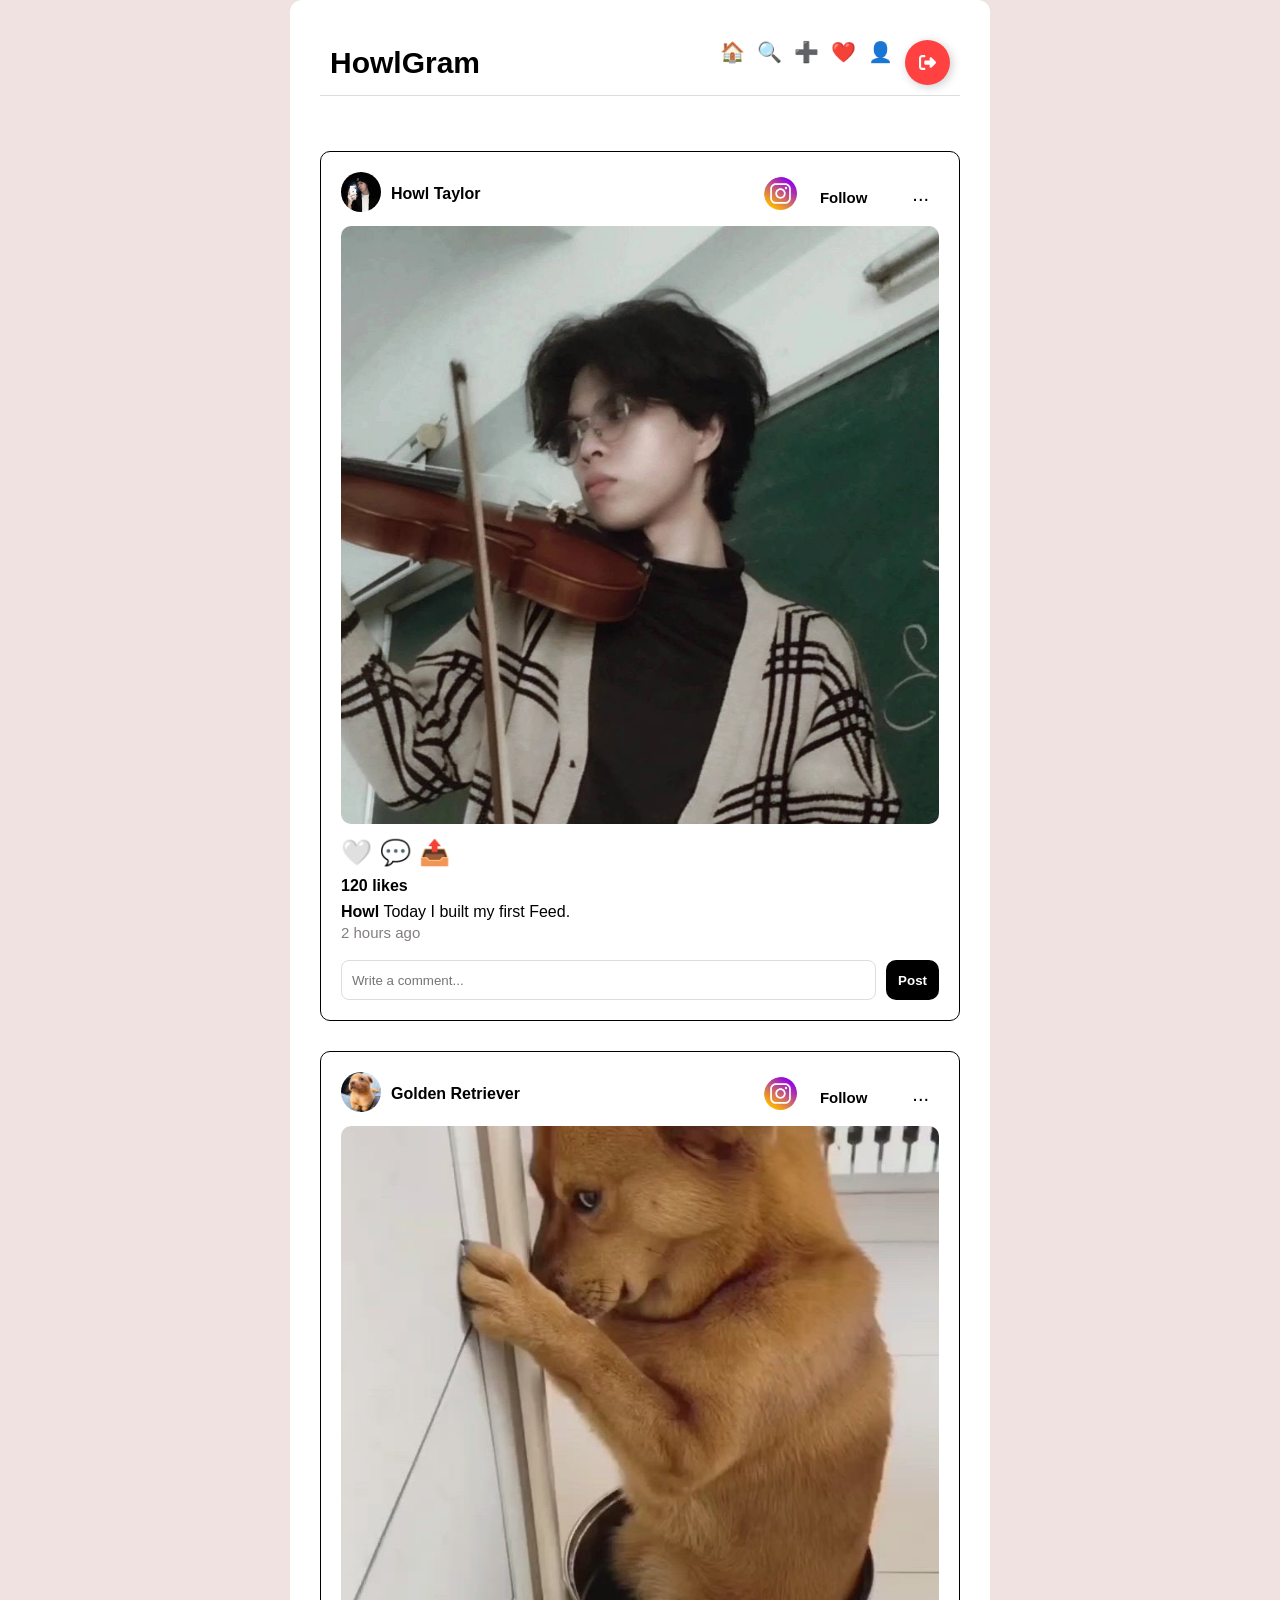
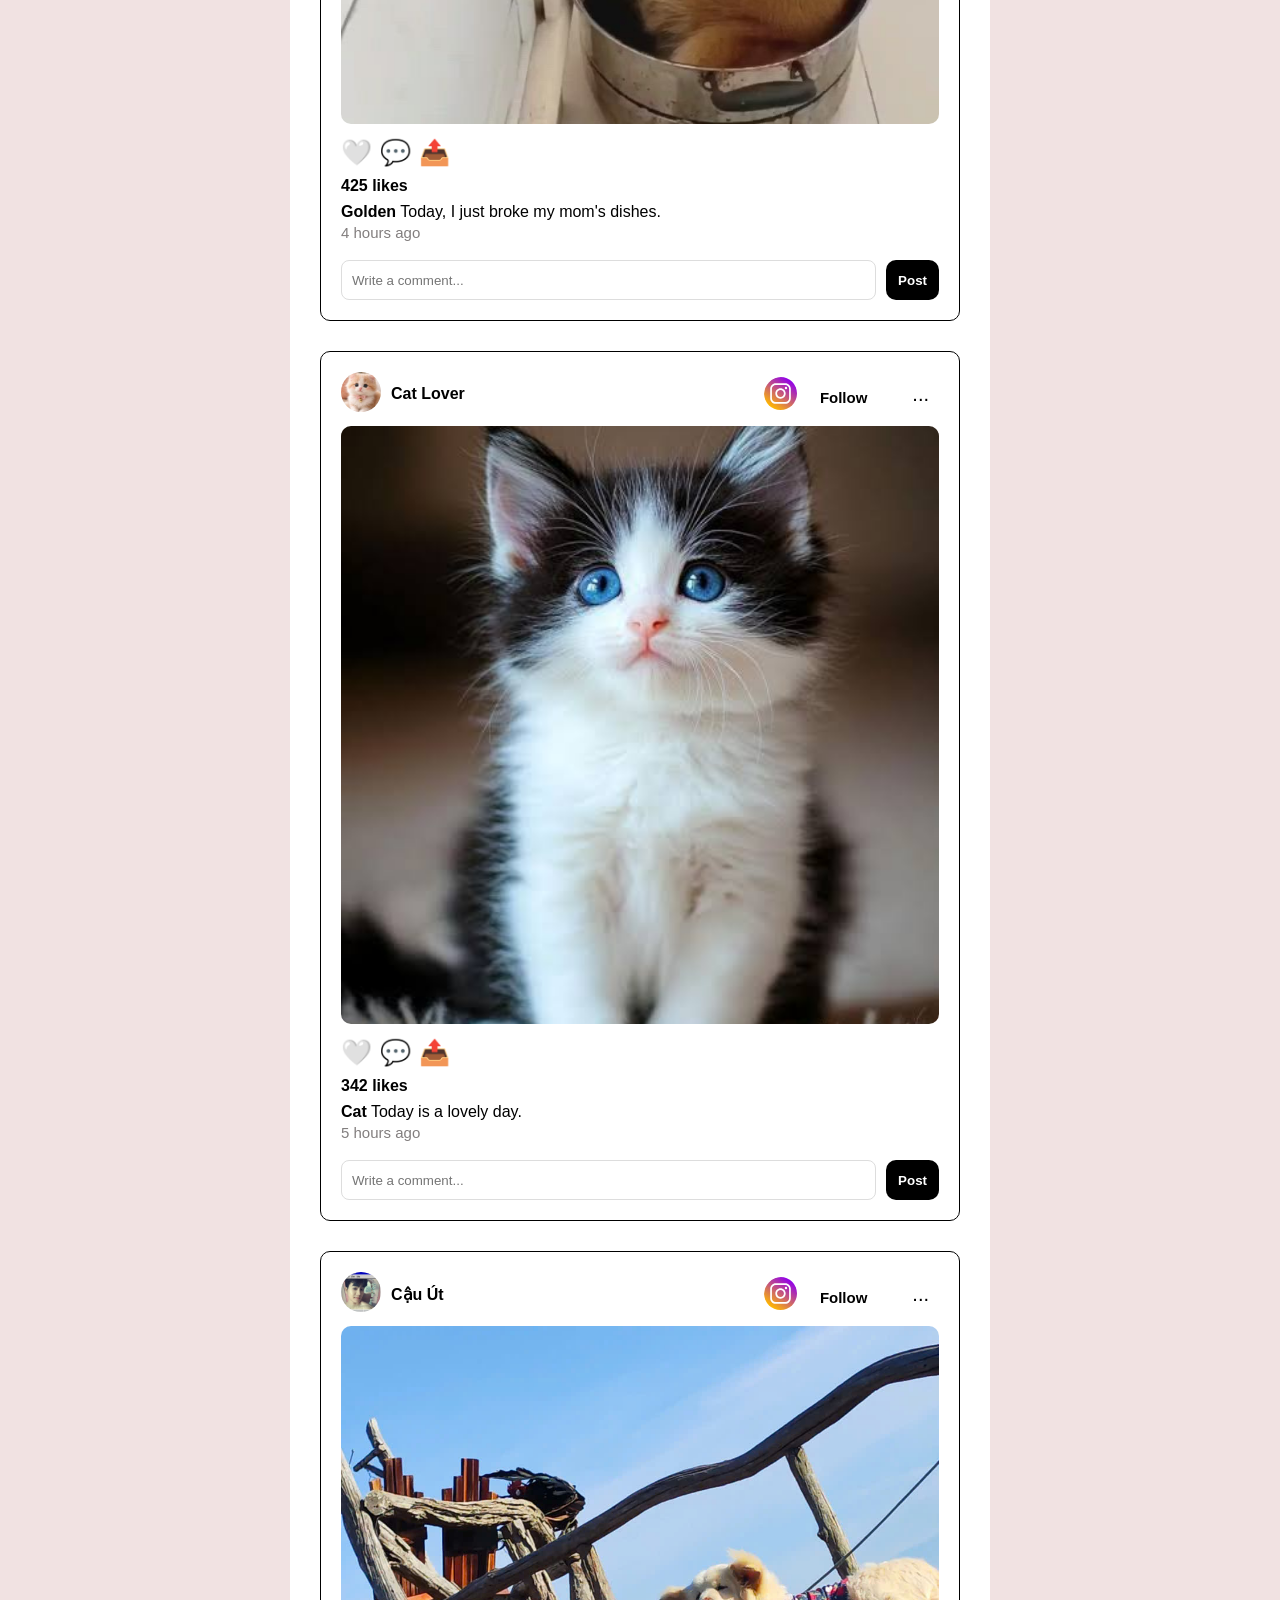
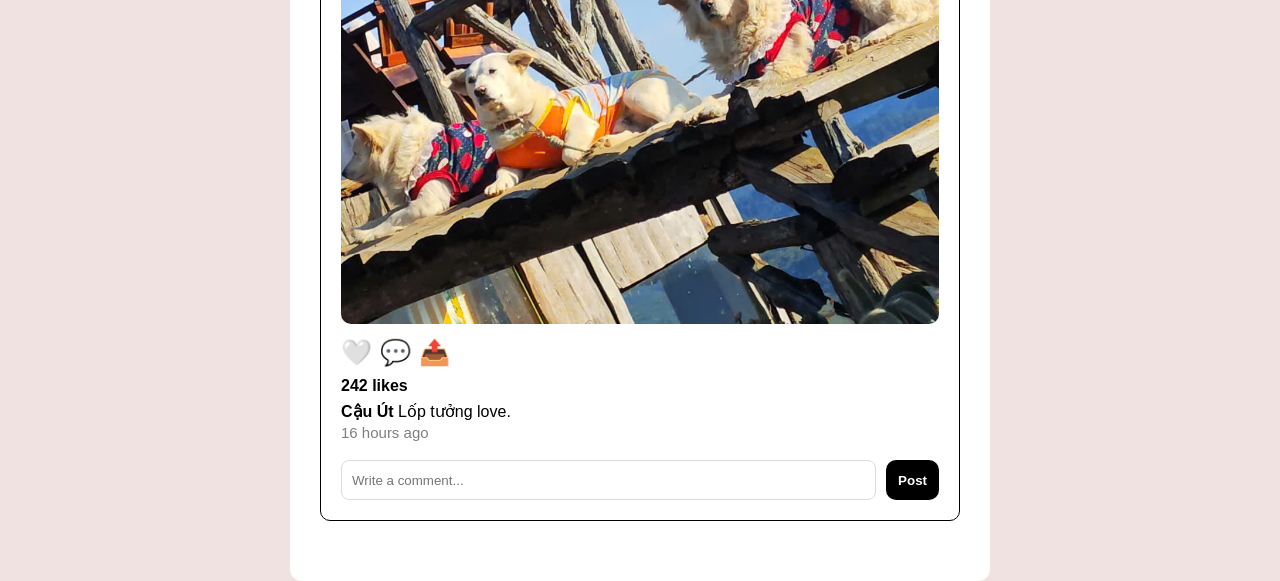
==== feed.html @ 26f5d13b "Initail version of HowlGram" ====
<!DOCTYPE html>
<html lang="en">
<head>
    <meta charset="UTF-8">
    <meta name="viewport" content="width=device-width, initial-scale=1.0">
    <title>Feed Page</title>
    <link rel="stylesheet" href="feed.css">
</head>
<body>
    <div class="feed-container">
        <header class="navbar">
            <div class="navbar-logo">
                <h2>HowlGram</h2>
            </div>

            <nav class="navbar-menu">
                <a href="#">🏠</a>
                <a href="#">🔍</a>
                <a href="#">➕</a>
                <a href="#">❤️</a>
                <a href="#">👤</a>
        
                <!-- From Uiverse.io by vinodjangid07 --> 
                <button class="Btn logout-button">
                
                    <div class="sign"><svg viewBox="0 0 512 512"><path d="M377.9 105.9L500.7 228.7c7.2 7.2 11.3 17.1 11.3 27.3s-4.1 20.1-11.3 27.3L377.9 406.1c-6.4 6.4-15 9.9-24 9.9c-18.7 0-33.9-15.2-33.9-33.9l0-62.1-128 0c-17.7 0-32-14.3-32-32l0-64c0-17.7 14.3-32 32-32l128 0 0-62.1c0-18.7 15.2-33.9 33.9-33.9c9 0 17.6 3.6 24 9.9zM160 96L96 96c-17.7 0-32 14.3-32 32l0 256c0 17.7 14.3 32 32 32l64 0c17.7 0 32 14.3 32 32s-14.3 32-32 32l-64 0c-53 0-96-43-96-96L0 128C0 75 43 32 96 32l64 0c17.7 0 32 14.3 32 32s-14.3 32-32 32z"></path></svg></div>
                
                    <div class="text">Logout</div>
                </button>


            </nav>
        </header>
        <main class="feed-posts">
            <article class="post" data-id="1">
                <header class="post-header">
                    <div class="post-avatar">
                        <img src="images/howltaylor1.jpg" alt="Howl avatar">
                    </div>
                    <p class="post-username">Howl Taylor</p>

                    <!-- From Uiverse.io by andrew-demchenk0 --> 
                    
                    <div class="post-actions">
                        <button class="follow-button"> 
                            <span class="icon"><svg height="33" viewBox="0 0 128 128" width="33" xmlns="http://www.w3.org/2000/svg" xmlns:xlink="http://www.w3.org/1999/xlink"><linearGradient id="a" gradientTransform="matrix(1 0 0 -1 594 633)" gradientUnits="userSpaceOnUse" x1="-566.711" x2="-493.288" y1="516.569" y2="621.43"><stop offset="0" stop-color="#ffb900"></stop><stop offset="1" stop-color="#9100eb"></stop></linearGradient><circle cx="64" cy="64" fill="url(#a)" r="64"></circle><g fill="#fff"><path d="m82.333 104h-36.666c-11.947 0-21.667-9.719-21.667-21.667v-36.666c0-11.948 9.72-21.667 21.667-21.667h36.666c11.948 0 21.667 9.719 21.667 21.667v36.667c0 11.947-9.719 21.666-21.667 21.666zm-36.666-73.333c-8.271 0-15 6.729-15 15v36.667c0 8.271 6.729 15 15 15h36.666c8.271 0 15-6.729 15-15v-36.667c0-8.271-6.729-15-15-15z"></path><path d="m64 84c-11.028 0-20-8.973-20-20 0-11.029 8.972-20 20-20s20 8.971 20 20c0 11.027-8.972 20-20 20zm0-33.333c-7.352 0-13.333 5.981-13.333 13.333 0 7.353 5.981 13.333 13.333 13.333s13.333-5.98 13.333-13.333c0-7.352-5.98-13.333-13.333-13.333z"></path><circle cx="85.25" cy="42.75" r="4.583"></circle></g></svg></span>
                            <span class="text1">Follow</span>
                            <span class="text2">1,2k</span> 
                        </button>

                        <button class="post-more">
                            ...
                        </button>
                    </div>
                </header>

                <div class="post-image">
                    <img src="images/howltaylor2.jpg" alt="Howl's image">
                    <div class="heart">
                        ❤️
                    </div>
                </div>

                <div class="post-actions">
                    <button class="post-like">🤍</button>
                    <button class="post-comment">💬</button>
                    <button class="post-share">📤</button>
                </div>

                <p class="post-likes">120 likes</p>
                <p class="post-caption">
                    <strong>Howl</strong>
                    Today I built my first Feed.
                </p>
                <time class="post-time">
                    2 hours ago
                </time>

                <!--Danh sach comments-->
                <div class="comments">

                </div>

                <!--O nhap comment-->
                <div class="comment-box">
                    <input class="comment-input" type="text" placeholder="Write a comment...">
                    <button class="comment-button">
                        Post
                    </button>
                </div>
                
            </article>

            


            <article class="post" data-id="2">
                <header class="post-header">
                    <div class="post-avatar">
                        <img src="images/cute_dog.jpg" alt="Golden">
                    </div>
                    <p class="post-username">Golden Retriever</p>

                    <!-- From Uiverse.io by andrew-demchenk0 --> 
                    <div class="post-actions">
                        <button class="follow-button"> 
                            <span class="icon"><svg height="33" viewBox="0 0 128 128" width="33" xmlns="http://www.w3.org/2000/svg" xmlns:xlink="http://www.w3.org/1999/xlink"><linearGradient id="a" gradientTransform="matrix(1 0 0 -1 594 633)" gradientUnits="userSpaceOnUse" x1="-566.711" x2="-493.288" y1="516.569" y2="621.43"><stop offset="0" stop-color="#ffb900"></stop><stop offset="1" stop-color="#9100eb"></stop></linearGradient><circle cx="64" cy="64" fill="url(#a)" r="64"></circle><g fill="#fff"><path d="m82.333 104h-36.666c-11.947 0-21.667-9.719-21.667-21.667v-36.666c0-11.948 9.72-21.667 21.667-21.667h36.666c11.948 0 21.667 9.719 21.667 21.667v36.667c0 11.947-9.719 21.666-21.667 21.666zm-36.666-73.333c-8.271 0-15 6.729-15 15v36.667c0 8.271 6.729 15 15 15h36.666c8.271 0 15-6.729 15-15v-36.667c0-8.271-6.729-15-15-15z"></path><path d="m64 84c-11.028 0-20-8.973-20-20 0-11.029 8.972-20 20-20s20 8.971 20 20c0 11.027-8.972 20-20 20zm0-33.333c-7.352 0-13.333 5.981-13.333 13.333 0 7.353 5.981 13.333 13.333 13.333s13.333-5.98 13.333-13.333c0-7.352-5.98-13.333-13.333-13.333z"></path><circle cx="85.25" cy="42.75" r="4.583"></circle></g></svg></span>
                            <span class="text1">Follow</span>
                            <span class="text2">1,2k</span> 
                        </button>

                        <button class="post-more">
                            ...
                        </button>
                    </div>
                </header>

                <div class="post-image">
                    <img src="images/cute_dog2.jpg" alt="Golden's image">
                    <div class="heart">
                        ❤️
                    </div>
                </div>

                <div class="post-actions">
                    <button class="post-like">🤍</button>
                    <button class="post-comment">💬</button>
                    <button class="post-share">📤</button>
                </div>

                <p class="post-likes">425 likes</p>
                <p class="post-caption">
                    <strong>Golden</strong>
                    Today, I just broke my mom's dishes.
                </p>

                <time class="post-time">
                    4 hours ago
                </time>
                <!--Danh sach comments-->
                <div class="comments">

                </div>

                <!--O nhap comment-->
                <div class="comment-box">
                    <input class="comment-input" type="text" placeholder="Write a comment..." >
                    <button class="comment-button">
                        Post
                    </button>
                </div>
            </article>


            <article class="post" data-id="3">
                <header class="post-header">
                    <div class="post-avatar">
                        <img src="images/cute_cat1.jpg" alt="Catt">
                    </div>
                    <p class="post-username">Cat Lover</p>

                    <!-- From Uiverse.io by andrew-demchenk0 --> 
                    <div class="post-actions">
                        <button class="follow-button"> 
                            <span class="icon"><svg height="33" viewBox="0 0 128 128" width="33" xmlns="http://www.w3.org/2000/svg" xmlns:xlink="http://www.w3.org/1999/xlink"><linearGradient id="a" gradientTransform="matrix(1 0 0 -1 594 633)" gradientUnits="userSpaceOnUse" x1="-566.711" x2="-493.288" y1="516.569" y2="621.43"><stop offset="0" stop-color="#ffb900"></stop><stop offset="1" stop-color="#9100eb"></stop></linearGradient><circle cx="64" cy="64" fill="url(#a)" r="64"></circle><g fill="#fff"><path d="m82.333 104h-36.666c-11.947 0-21.667-9.719-21.667-21.667v-36.666c0-11.948 9.72-21.667 21.667-21.667h36.666c11.948 0 21.667 9.719 21.667 21.667v36.667c0 11.947-9.719 21.666-21.667 21.666zm-36.666-73.333c-8.271 0-15 6.729-15 15v36.667c0 8.271 6.729 15 15 15h36.666c8.271 0 15-6.729 15-15v-36.667c0-8.271-6.729-15-15-15z"></path><path d="m64 84c-11.028 0-20-8.973-20-20 0-11.029 8.972-20 20-20s20 8.971 20 20c0 11.027-8.972 20-20 20zm0-33.333c-7.352 0-13.333 5.981-13.333 13.333 0 7.353 5.981 13.333 13.333 13.333s13.333-5.98 13.333-13.333c0-7.352-5.98-13.333-13.333-13.333z"></path><circle cx="85.25" cy="42.75" r="4.583"></circle></g></svg></span>
                            <span class="text1">Follow</span>
                            <span class="text2">1,2k</span> 
                        </button>

                        <button class="post-more">
                            ...
                        </button>
                    </div>
                </header>

                <div class="post-image">
                    <img src="images/cute_cat2.jpg" alt="Cat's image">
                    <div class="heart">
                        ❤️
                    </div>
                </div>

                <div class="post-actions">
                    <button class="post-like">🤍</button>
                    <button class="post-comment">💬</button>
                    <button class="post-share">📤</button>
                </div>

                <p class="post-likes">342 likes</p>
                <p class="post-caption">
                    <strong>Cat</strong>
                    Today is a lovely day.
                </p>
                <time class="post-time">
                    5 hours ago
                </time>

                <!--Danh sach comments-->
                <div class="comments">

                </div>

                <!--O nhap comment-->
                <div class="comment-box">
                    <input class="comment-input" type="text" placeholder="Write a comment...">
                    <button class="comment-button">
                        Post
                    </button>
                </div>
            </article>


            <article class="post" data-id="4">
                <header class="post-header">
                    <div class="post-avatar">
                        <img src="images/Tuong1.jpg" alt="Tuong">
                    </div>
                    <p class="post-username">Cậu Út</p>

                    <!-- From Uiverse.io by andrew-demchenk0 --> 
                    <div class="post-actions">
                        <button class="follow-button"> 
                            <span class="icon"><svg height="33" viewBox="0 0 128 128" width="33" xmlns="http://www.w3.org/2000/svg" xmlns:xlink="http://www.w3.org/1999/xlink"><linearGradient id="a" gradientTransform="matrix(1 0 0 -1 594 633)" gradientUnits="userSpaceOnUse" x1="-566.711" x2="-493.288" y1="516.569" y2="621.43"><stop offset="0" stop-color="#ffb900"></stop><stop offset="1" stop-color="#9100eb"></stop></linearGradient><circle cx="64" cy="64" fill="url(#a)" r="64"></circle><g fill="#fff"><path d="m82.333 104h-36.666c-11.947 0-21.667-9.719-21.667-21.667v-36.666c0-11.948 9.72-21.667 21.667-21.667h36.666c11.948 0 21.667 9.719 21.667 21.667v36.667c0 11.947-9.719 21.666-21.667 21.666zm-36.666-73.333c-8.271 0-15 6.729-15 15v36.667c0 8.271 6.729 15 15 15h36.666c8.271 0 15-6.729 15-15v-36.667c0-8.271-6.729-15-15-15z"></path><path d="m64 84c-11.028 0-20-8.973-20-20 0-11.029 8.972-20 20-20s20 8.971 20 20c0 11.027-8.972 20-20 20zm0-33.333c-7.352 0-13.333 5.981-13.333 13.333 0 7.353 5.981 13.333 13.333 13.333s13.333-5.98 13.333-13.333c0-7.352-5.98-13.333-13.333-13.333z"></path><circle cx="85.25" cy="42.75" r="4.583"></circle></g></svg></span>
                            <span class="text1">Follow</span>
                            <span class="text2">1,2k</span> 
                        </button>

                        <button class="post-more">
                            ...
                        </button>
                    </div>
                </header>

                <div class="post-image">
                    <img src="images/tuong2.jpg" alt="Tuong's image">
                    <div class="heart">
                        ❤️
                    </div>
                </div>

                <div class="post-actions">
                    <button class="post-like">🤍</button>
                    <button class="post-comment">💬</button>
                    <button class="post-share">📤</button>
                </div>

                <p class="post-likes">242 likes</p>
                <p class="post-caption">
                    <strong>Cậu Út</strong>
                    Lốp tưởng love.
                </p>
                <time class="post-time">
                    16 hours ago
                </time>

                <!--Danh sach comments-->
                <div class="comments">

                </div>

                <!--O nhap comment-->
                <div class="comment-box">
                    <input class="comment-input" type="text" placeholder="Write a comment...">
                    <button class="comment-button">
                        Post
                    </button>
                </div>
            </article>

        </main>
    </div>
    <script src="feed.js"></script>
</body>
</html>
---- feed.css ----
/*-------------------feed container----------------------*/
*{
    margin: 0;
    padding: 0;
    box-sizing: border-box;
}
body{
    font-family: Arial, Helvetica, sans-serif;
    background-color: #f1e2e2;

    display: flex;
    justify-content: center;
    align-items: center;

}
.feed-container{
    width: 100%;
    max-width: 700px;

    background: white;
    padding: 30px;

    border-radius: 12px;

    display: flex;
    flex-direction: column;
    gap: 25px;
}
.navbar{
    display: flex;
    justify-content: space-between;
    align-items: center;

    padding: 10px;

    background-color: white;
    border-bottom: 1px solid #ddd;
}
.navbar-logo{
    font-size: 20px;
    font-weight: bold;
    margin-right: 10px;
}
.navbar-logo h2{
    font-size: 30px;
}
.navbar-menu{
    display: flex;
    gap: 12px;
}
.navbar-menu a{
    text-decoration: none;
    font-size: 20px;
    border-radius: 50%;
    transition: .2s;
}
.navbar-menu a:hover{
    background: rgb(233, 212, 173);
    transform: scale(1.1);
}
.logout-button{
    border: none;
    background: none;

    font-size: 16px;
    font-weight: bold;

    cursor: pointer;
    padding: 0;
}
.logout-button:hover{
    color: #e63946;
}
/*------------------------Feed Post-------------------*/
.post{
    margin: 30px 0px;
    border: 1px solid black;
    border-radius: 10px;
    padding: 20px;
}
.post .post-header{
    display: flex;
    align-items: center;
    
}
.post-header .post-avatar img{
    width: 40px;
    height: 40px;
    border-radius: 50%;
    object-fit: cover;
}
.post-header .post-username{
    margin-left: 10px;
    font-weight: bold;
}

.post-actions{
    margin-left: auto;

    display: flex;
    align-items: center;
    gap: 8px;
}

/* From Uiverse.io by andrew-demchenk0 */ 
.follow-button {
  position: relative;
  width: 130px;
  height: 35px;
  border-radius: 30px;
  background: rgb(209, 156, 156);
  border: 1px #FFB700 solid;
  overflow: hidden;
}

.follow-button .text1 {
  font-size: 15px;
  font-weight: 600;
  margin-left: 22%;
}

.follow-button .text2 {
  position: absolute;
  top: 25%;
  left: -50px;
  font-weight: 700;
  font-size: 14px;
  color: white;
}

.follow-button .icon {
  position: absolute;
  top: 0;
  left: 0;
  transition: transform 0.5s;
}

.follow-button .icon::before {
  position: absolute;
  left: -100px;
  top: 0;
  z-index: -1;
  content: '';
  width: 130px;
  height: 33px;
  border-radius: 30px;
  background: radial-gradient(circle at 30% 107%, #fdf497 0%, #fdf497 5%, #fd5949 45%, #d6249f 60%, #285AEB 90%);
  ;
}

.follow-button:hover .icon {
  transform: translateX(96px);
  transition: transform 0.5s;
}

.follow-button:hover .text2 {
  transform: translateX(100px);
  transition: transform 0.6s;
}

.follow-button:active {
  transform: scale(1.03);
}
/*       ---------------    */
.post-header .post-more{
    padding: 10px;
    border: none;
    background: none;
    cursor: pointer;
    font-size: 20px;
}
.post-header .post-more:hover{
    opacity: 0.7;
    transform: scale(1.1);
    transition: .3s;
}

.post-image img{
    width: 100%;
    aspect-ratio: 1/1;
    object-fit: cover;
    border-radius: 10px;
    margin: 10px 0px;
}
.post-image{
    position: relative;
}
.post-image .heart{
    opacity: 0;
    transition: opacity .3s ease;

    position: absolute;

    top: 50%;
    left: 50%;

    transform: translate(-50%, -50%);
}
.post-image .heart.show{
    opacity: 1;
}
.post-actions button{
    border: none;
    cursor: pointer;
    font-size: 25px;
    background: none;
}
.post .post-likes{
    margin-top: 10px;
    font-weight: bold;
}
.post .post-caption{
    margin-top: 5px;
    line-height: 1.5;
}
.post .post-time{
    font-size: 15px;
    color: rgb(130, 126, 126);
    margin-top: 10px;
}
/*------------Comments----------*/
.comments{
    margin-top:8px;
    display: flex;
    flex-direction: column;
    gap: 8px;
}
.comment{
    display: flex;
    justify-content: space-between;
    align-items: center;

}
.comment-box{
    margin-top: 10px;
    gap: 10px;
    display: flex;
}
.comment-input{
    border: 1px solid #ddd;
    border-radius: 8px;
    outline: none;
    padding: 10px;
    height: 40px;
    flex: 1;
}
.comment-button{
    border: none;
    border-radius: 10px;

    color: white;
    background: black;

    padding: 0px 12px;
    height: 40px;

    font-weight: bold;
    cursor: pointer;

    transition: .2s;

}
.comment-button:hover{
    transform: scale(1.05);
}

.comment-input:focus{
    border-color:#0095f6;
}


/* From Uiverse.io by vinodjangid07 */ 
.Btn {
  display: flex;
  align-items: center;
  justify-content: flex-start;
  width: 45px;
  height: 45px;
  border: none;
  border-radius: 50%;
  cursor: pointer;
  position: relative;
  overflow: hidden;
  transition-duration: .3s;
  box-shadow: 2px 2px 10px rgba(0, 0, 0, 0.199);
  background-color: rgb(255, 65, 65);
}

/* plus sign */
.sign {
  width: 100%;
  transition-duration: .3s;
  display: flex;
  align-items: center;
  justify-content: center;
}

.sign svg {
  width: 17px;
}

.sign svg path {
  fill: white;
}
/* text */
.text {
  position: absolute;
  right: 0%;
  width: 0%;
  opacity: 0;
  color: white;
  font-size: 1.2em;
  font-weight: 600;
  transition-duration: .3s;
}
/* hover effect on button width */
.Btn:hover {
  width: 125px;
  border-radius: 40px;
  transition-duration: .3s;
}

.Btn:hover .sign {
  width: 30%;
  transition-duration: .3s;
  padding-left: 20px;
}
/* hover effect button's text */
.Btn:hover .text {
  opacity: 1;
  width: 70%;
  transition-duration: .3s;
  padding-right: 10px;
}
/* button click effect*/
.Btn:active {
  transform: translate(2px ,2px);
}
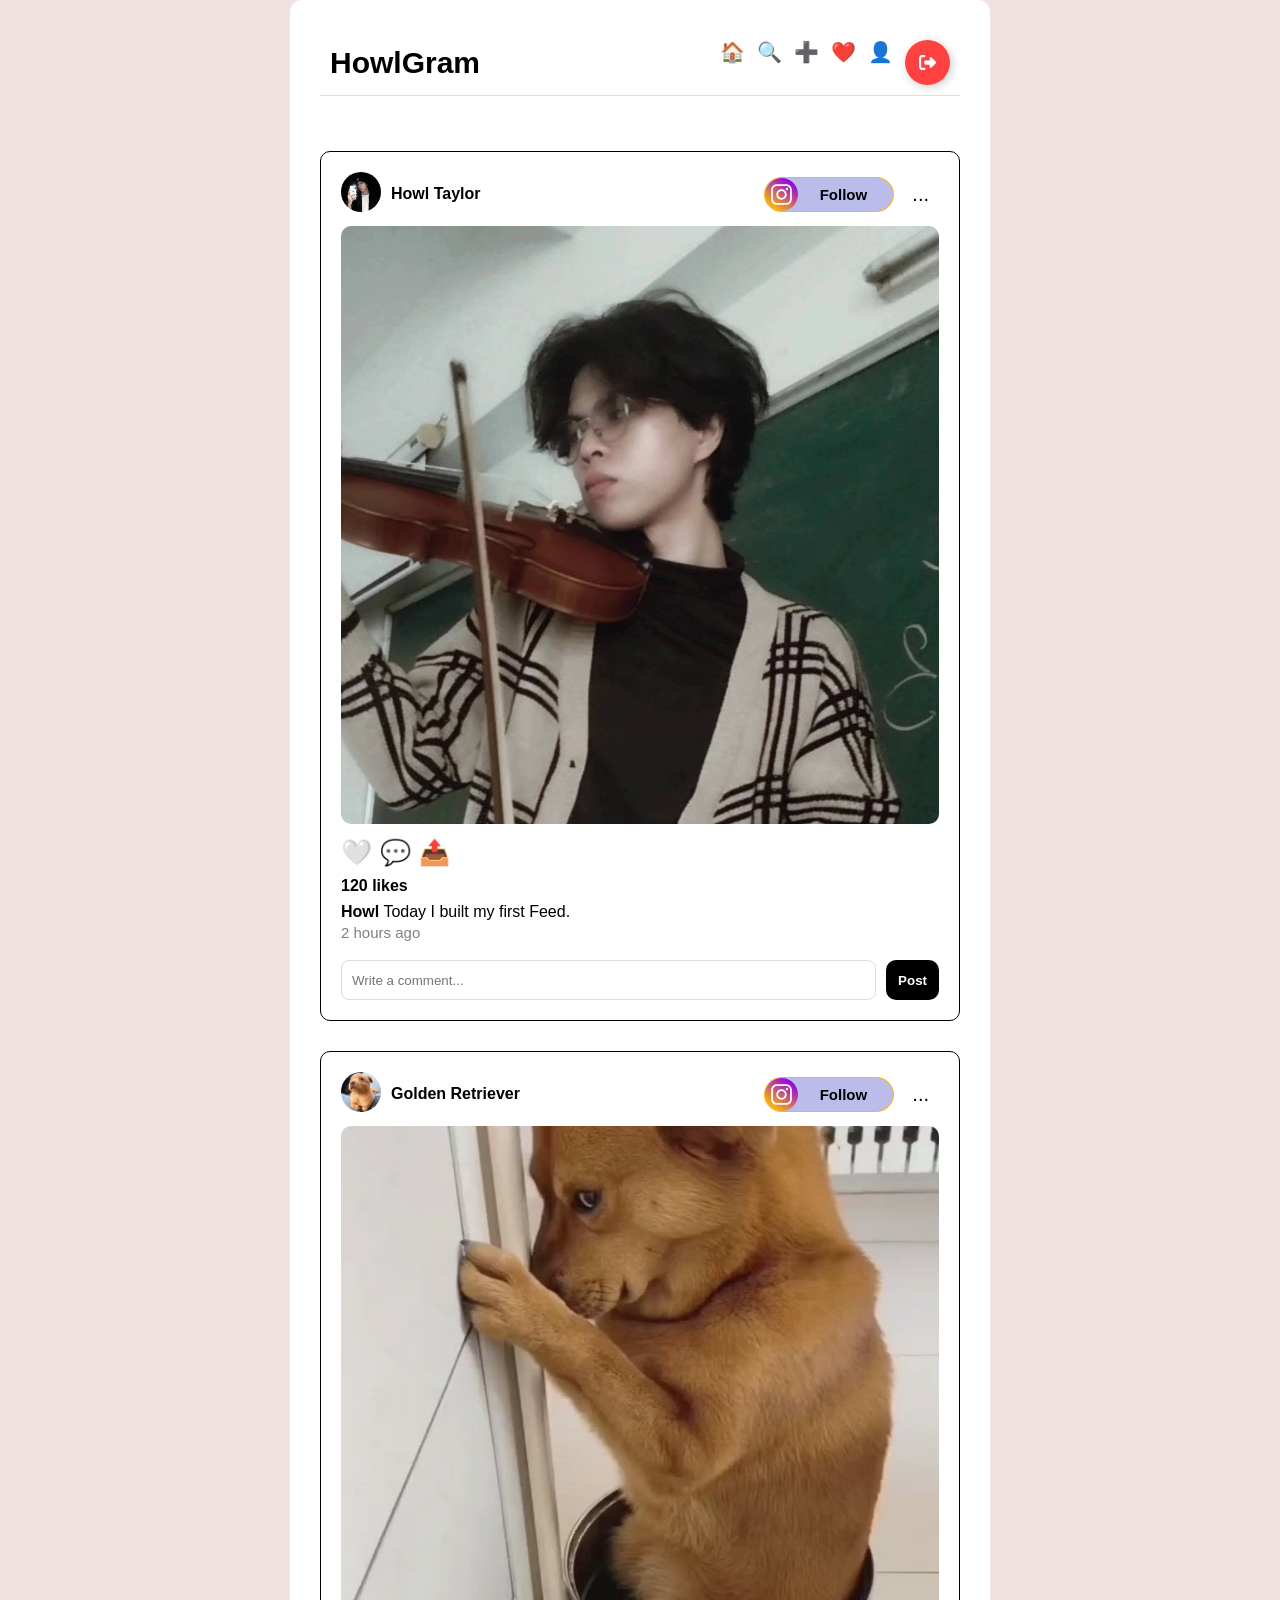
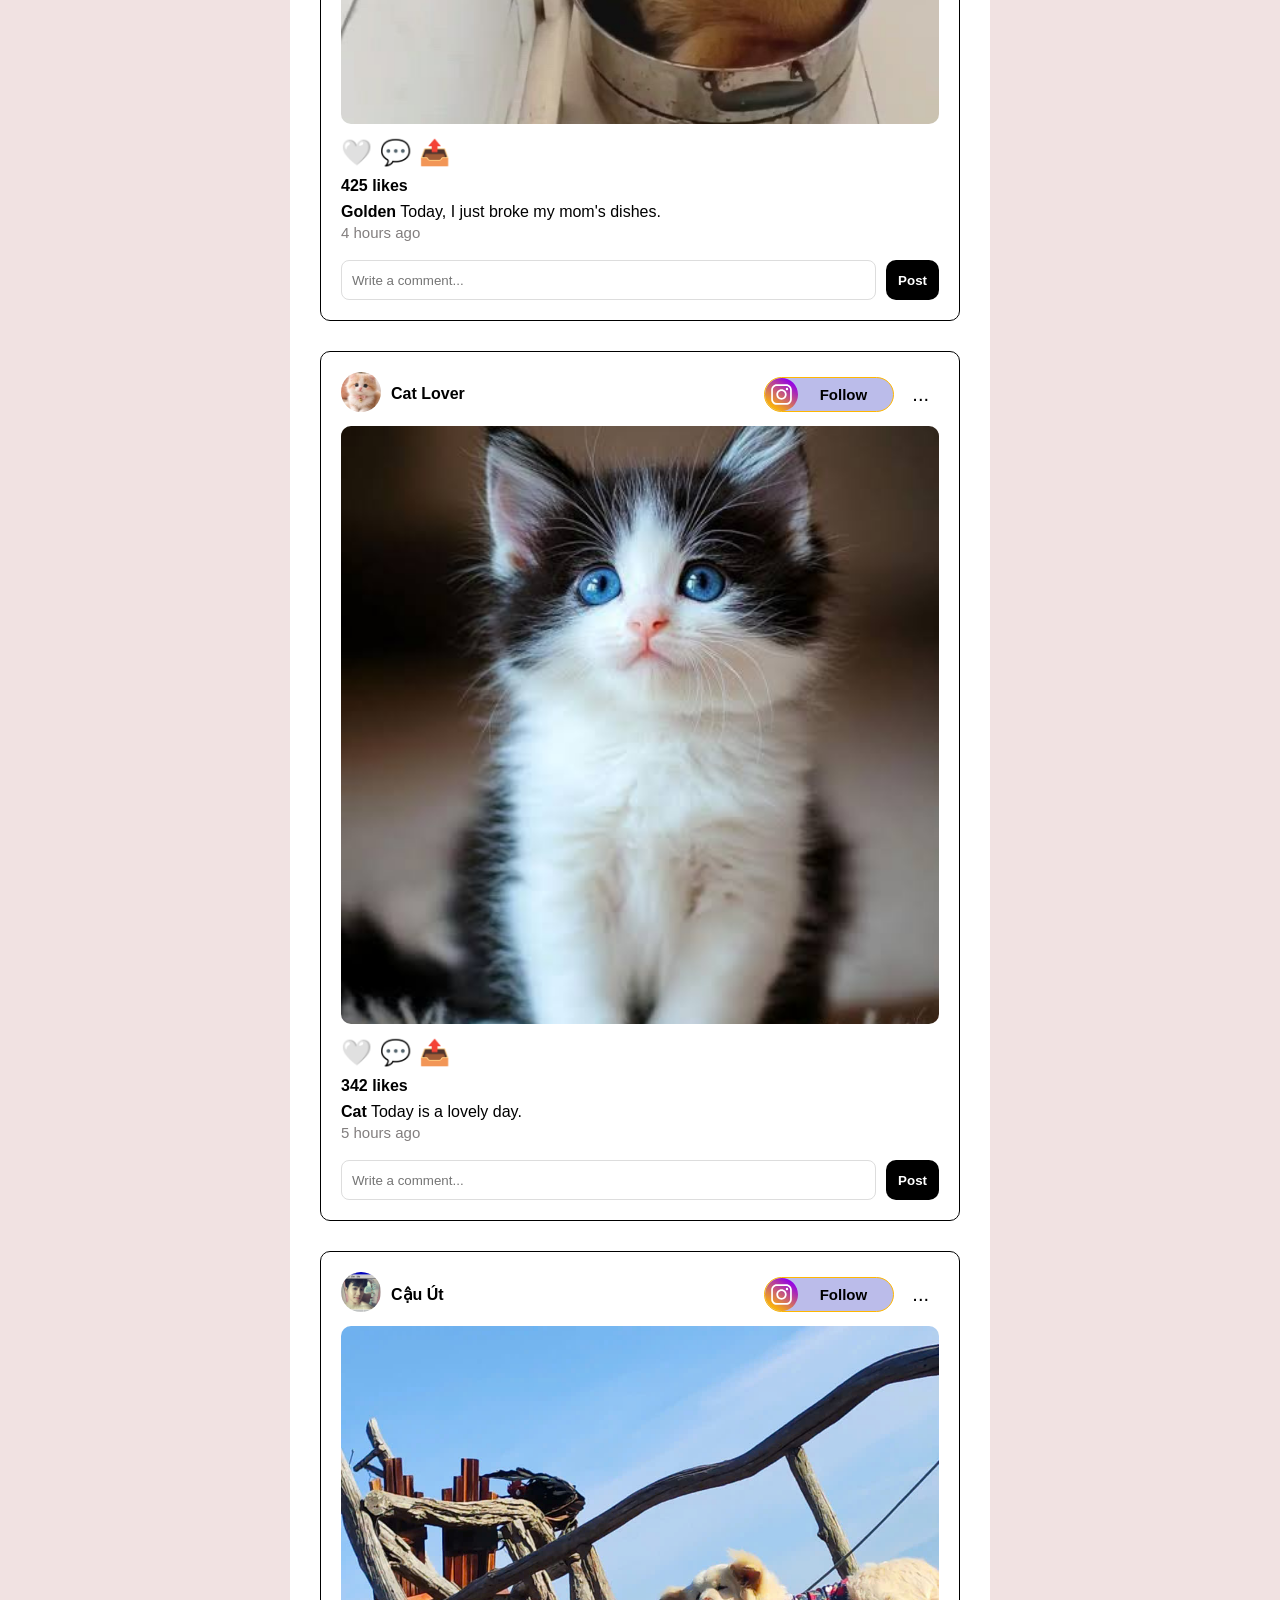
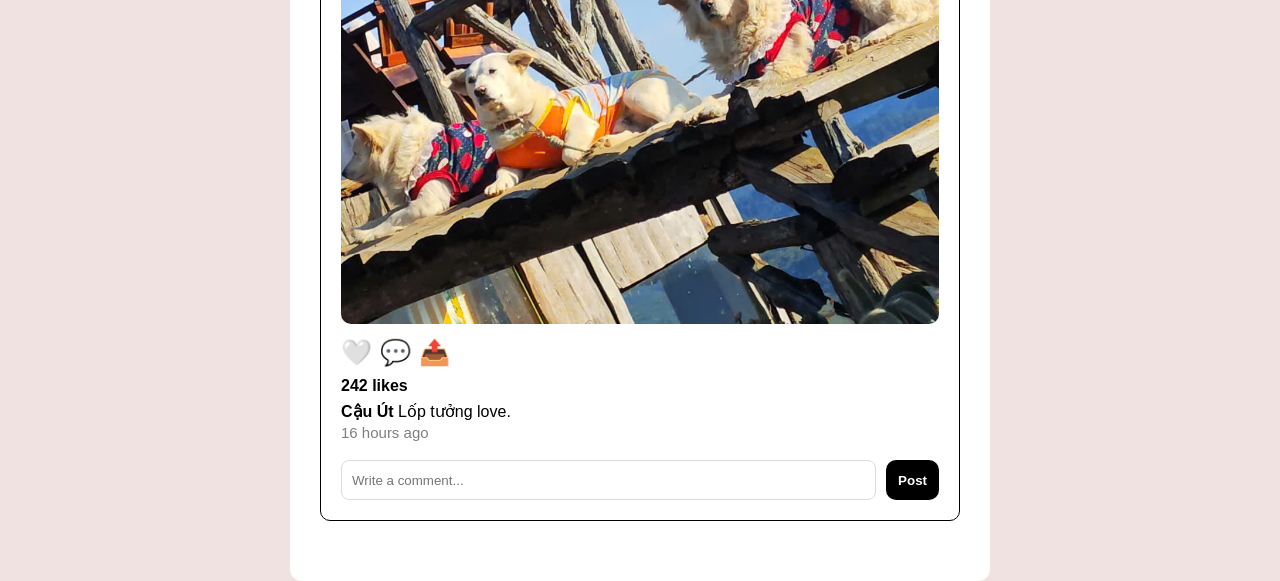
==== commit d15c0ef4: "Update feed styling and follow button" ====
--- a/feed.html
+++ b/feed.html
@@ -106,7 +106,7 @@
                         <button class="follow-button"> 
                             <span class="icon"><svg height="33" viewBox="0 0 128 128" width="33" xmlns="http://www.w3.org/2000/svg" xmlns:xlink="http://www.w3.org/1999/xlink"><linearGradient id="a" gradientTransform="matrix(1 0 0 -1 594 633)" gradientUnits="userSpaceOnUse" x1="-566.711" x2="-493.288" y1="516.569" y2="621.43"><stop offset="0" stop-color="#ffb900"></stop><stop offset="1" stop-color="#9100eb"></stop></linearGradient><circle cx="64" cy="64" fill="url(#a)" r="64"></circle><g fill="#fff"><path d="m82.333 104h-36.666c-11.947 0-21.667-9.719-21.667-21.667v-36.666c0-11.948 9.72-21.667 21.667-21.667h36.666c11.948 0 21.667 9.719 21.667 21.667v36.667c0 11.947-9.719 21.666-21.667 21.666zm-36.666-73.333c-8.271 0-15 6.729-15 15v36.667c0 8.271 6.729 15 15 15h36.666c8.271 0 15-6.729 15-15v-36.667c0-8.271-6.729-15-15-15z"></path><path d="m64 84c-11.028 0-20-8.973-20-20 0-11.029 8.972-20 20-20s20 8.971 20 20c0 11.027-8.972 20-20 20zm0-33.333c-7.352 0-13.333 5.981-13.333 13.333 0 7.353 5.981 13.333 13.333 13.333s13.333-5.98 13.333-13.333c0-7.352-5.98-13.333-13.333-13.333z"></path><circle cx="85.25" cy="42.75" r="4.583"></circle></g></svg></span>
                             <span class="text1">Follow</span>
-                            <span class="text2">1,2k</span> 
+                            <span class="text2">20,2k</span> 
                         </button>
 
                         <button class="post-more">
--- a/feed.css
+++ b/feed.css
@@ -108,7 +108,7 @@
   width: 130px;
   height: 35px;
   border-radius: 30px;
-  background: rgb(209, 156, 156);
+  background: rgb(187, 188, 234);
   border: 1px #FFB700 solid;
   overflow: hidden;
 }
@@ -199,11 +199,12 @@
 .post-image .heart.show{
     opacity: 1;
 }
-.post-actions button{
-    border: none;
+.post-actions .post-like, .post-comment, .post-share{
     cursor: pointer;
     font-size: 25px;
+    border: none;
     background: none;
+    
 }
 .post .post-likes{
     margin-top: 10px;
